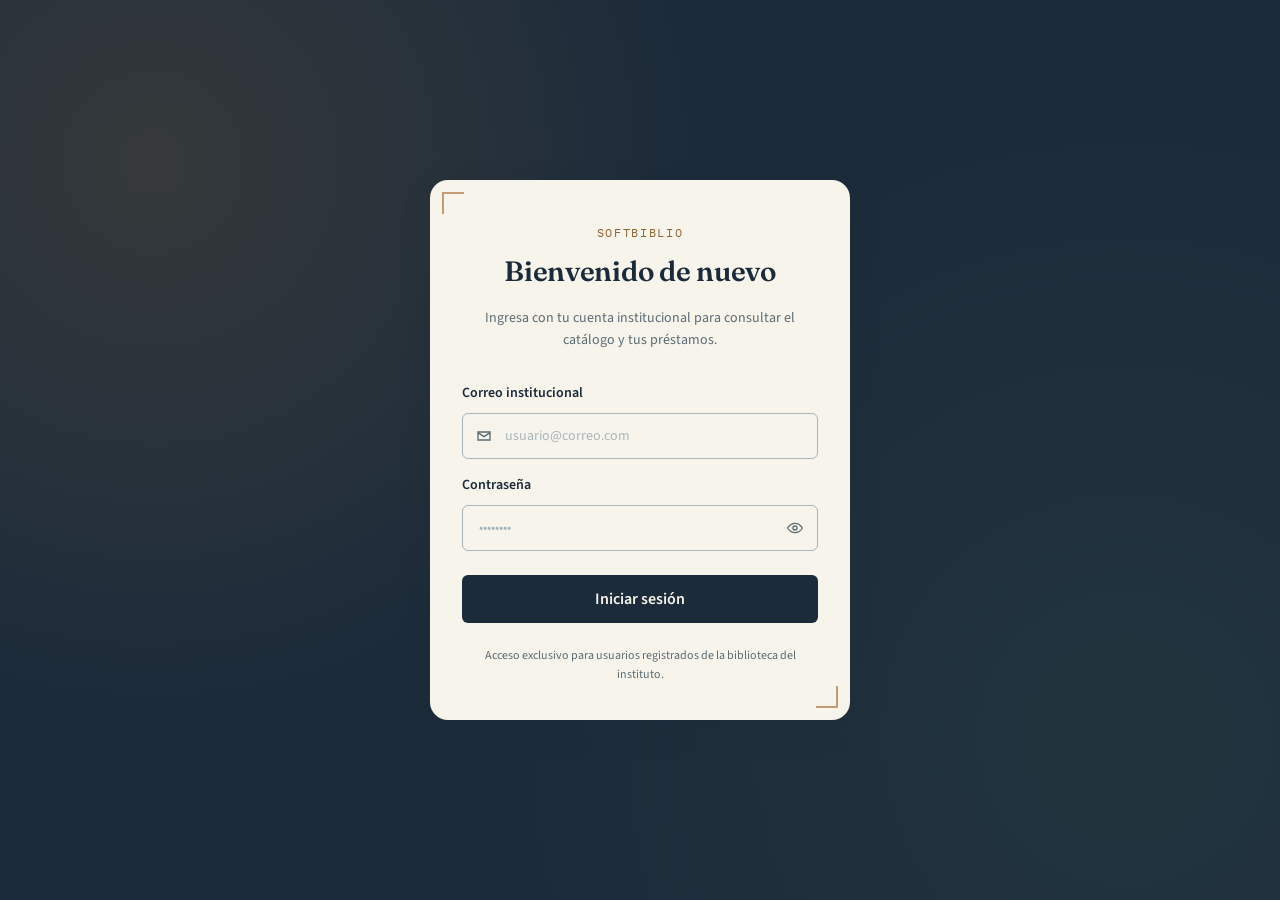
==== index.html @ 953a1dec "primer commit" ====
<!DOCTYPE html>
<html lang="es">
<head>
  <meta charset="UTF-8">
  <meta http-equiv="refresh" content="0; url=src/app/auth/index.html">
  <title>SoftBiblio</title>
</head>
<body>
  <p>Redirigiendo a SoftBiblio…
    Si no ocurre automáticamente, <a href="src/app/auth/index.html">haz clic aquí</a>.</p>
</body>
</html>
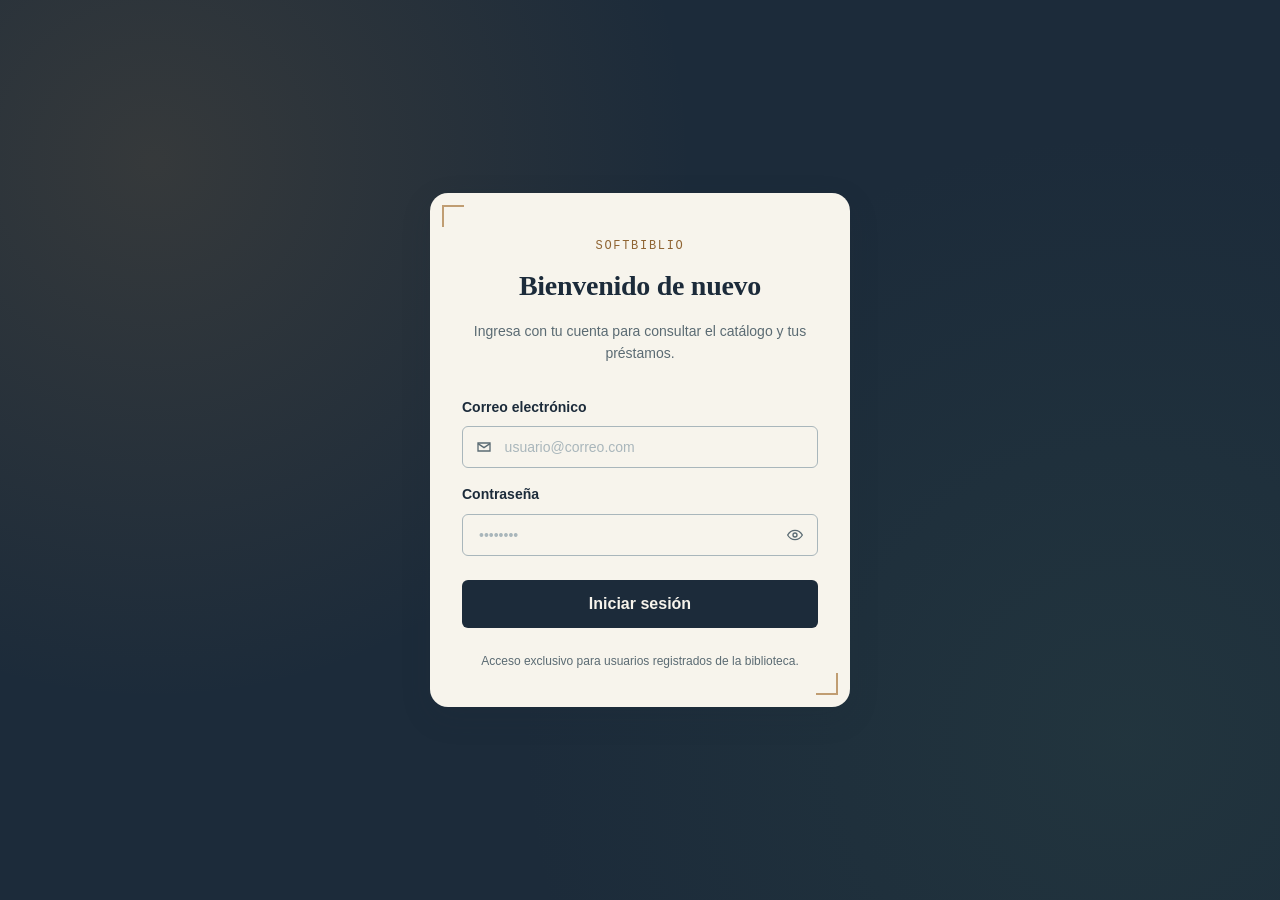
==== commit 4fcc67f2: "Prototipo actualizado" ====
--- a/index.html
+++ b/index.html
@@ -6,7 +6,7 @@
   <title>SoftBiblio</title>
 </head>
 <body>
-  <p>Redirigiendo a SoftBiblio…
-    Si no ocurre automáticamente, <a href="src/app/auth/index.html">haz clic aquí</a>.</p>
+  <p>SoftBiblio…
+    Si no ocurre, <a href="src/app/auth/index.html">haz clic aquí</a>.</p>
 </body>
 </html>
